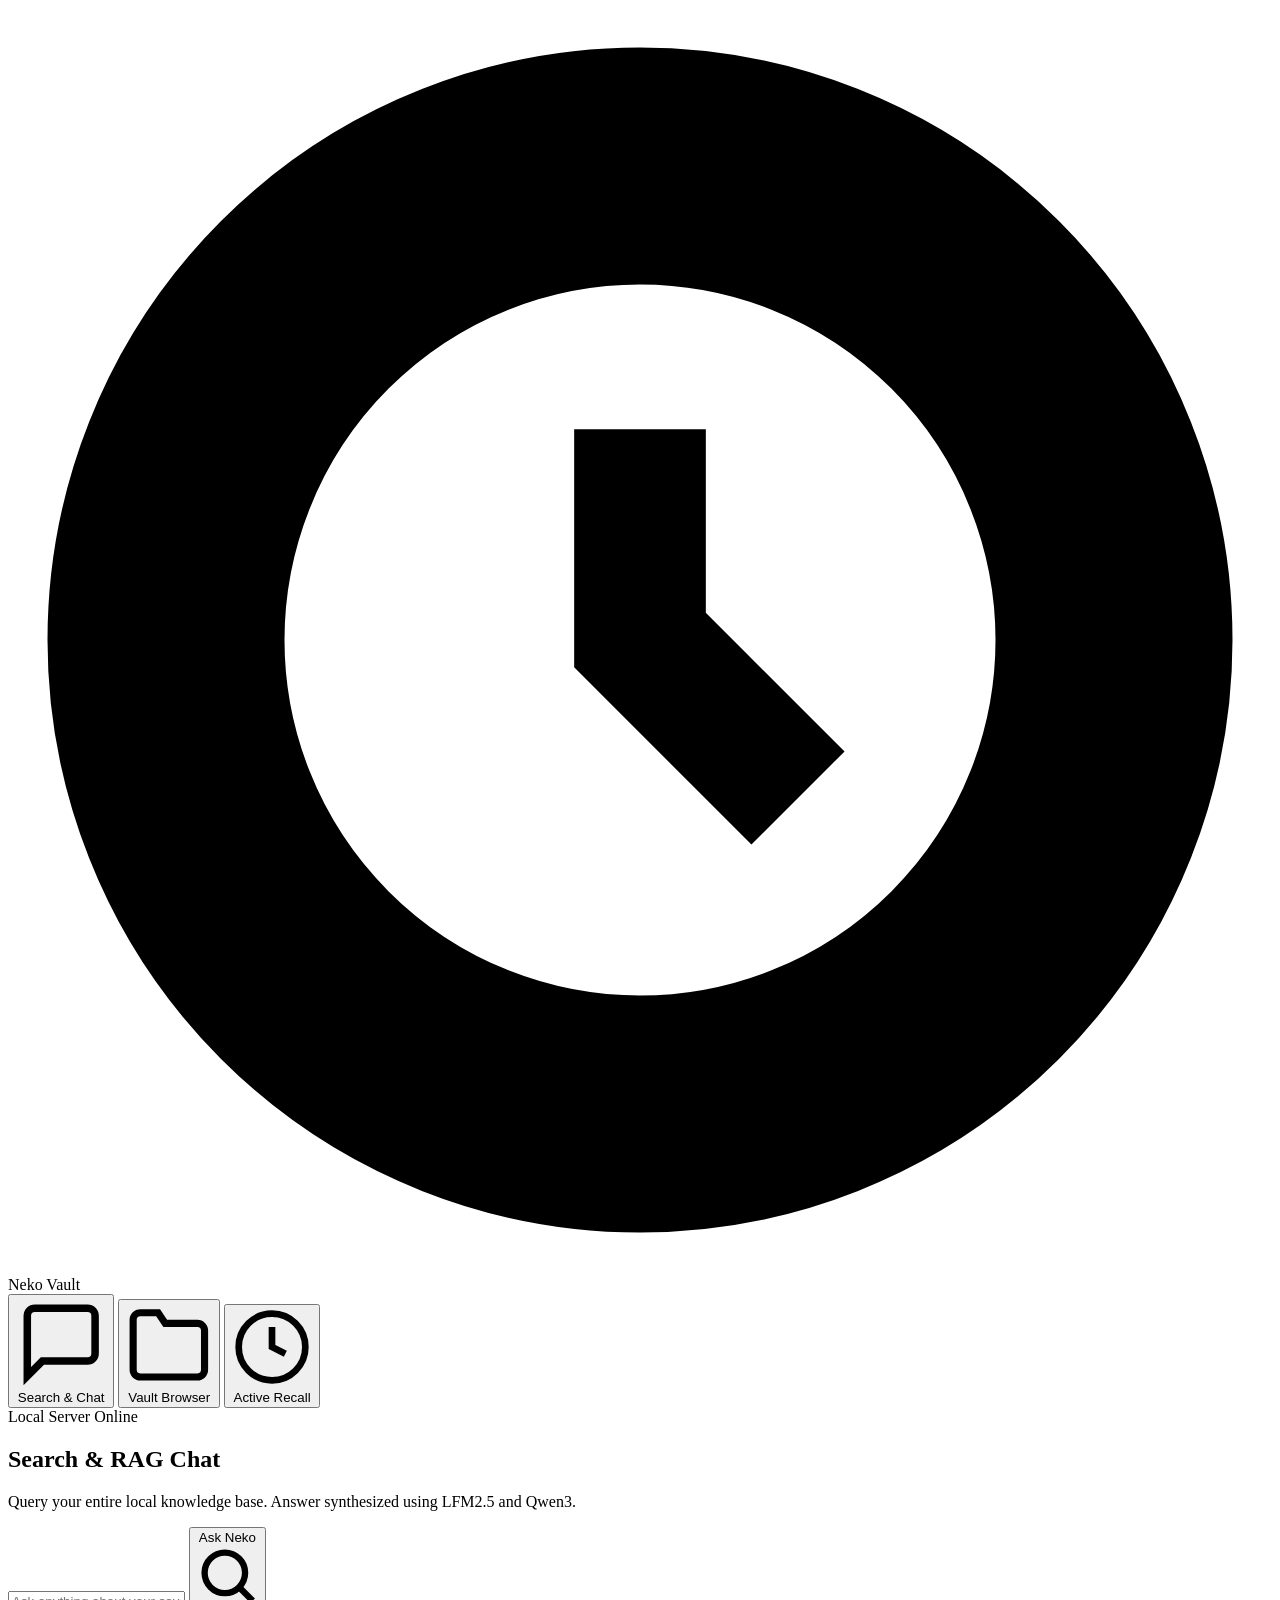
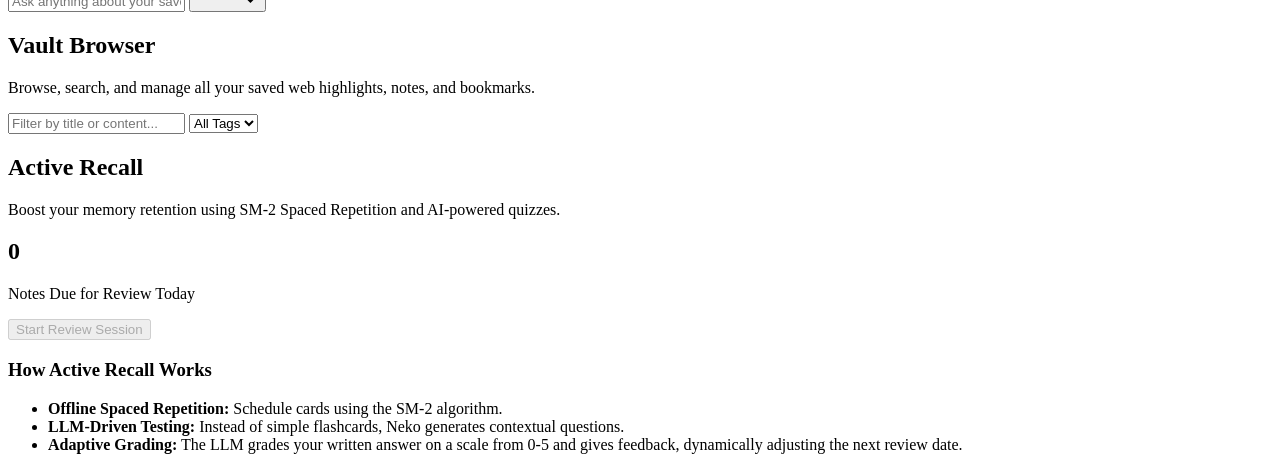
==== backend/static/index.html @ 74f1bd16 "feat: premium dark glassmorphism single-page Dashboard Web UI" ====
<!DOCTYPE html>
<html lang="en">
<head>
  <meta charset="UTF-8">
  <meta name="viewport" content="width=device-width, initial-scale=1.0">
  <title>Neko — Private Knowledge Vault</title>
  <link rel="stylesheet" href="static/style.css">
  <link rel="preconnect" href="https://fonts.googleapis.com">
  <link rel="preconnect" href="https://fonts.gstatic.com" crossorigin>
  <link href="https://fonts.googleapis.com/css2?family=Outfit:wght@300;400;500;600;700&display=swap" rel="stylesheet">
</head>
<body>
  <div class="app-container">
    <!-- Sidebar -->
    <aside class="sidebar">
      <div class="brand">
        <svg class="brand-logo" viewBox="0 0 24 24" fill="none" stroke="currentColor" stroke-width="2.5">
          <path d="M12 2a10 10 0 1 0 10 10A10 10 0 0 0 12 2zm0 18a8 8 0 1 1 8-8 8 8 0 0 1-8 8z"/>
          <path d="M12 8v4l3 3"/>
        </svg>
        <span>Neko Vault</span>
      </div>
      
      <nav class="nav-menu">
        <button class="nav-item active" data-tab="chat">
          <svg viewBox="0 0 24 24" fill="none" stroke="currentColor" stroke-width="2"><path d="M21 15a2 2 0 0 1-2 2H7l-4 4V5a2 2 0 0 1 2-2h14a2 2 0 0 1 2 2z"/></svg>
          <span>Search & Chat</span>
        </button>
        <button class="nav-item" data-tab="vault">
          <svg viewBox="0 0 24 24" fill="none" stroke="currentColor" stroke-width="2"><path d="M22 19a2 2 0 0 1-2 2H4a2 2 0 0 1-2-2V5a2 2 0 0 1 2-2h5l2 3h9a2 2 0 0 1 2 2z"/></svg>
          <span>Vault Browser</span>
        </button>
        <button class="nav-item" data-tab="recall">
          <svg viewBox="0 0 24 24" fill="none" stroke="currentColor" stroke-width="2"><path d="M12 22c5.523 0 10-4.477 10-10S17.523 2 12 2 2 6.477 2 12s4.477 10 10 10z"/><path d="M12 6v6l4 2"/></svg>
          <span>Active Recall</span>
          <span class="badge" id="due-badge" style="display: none;">0</span>
        </button>
      </nav>
      
      <div class="sidebar-footer">
        <div class="system-status">
          <div class="status-indicator online" id="server-status"></div>
          <span>Local Server Online</span>
        </div>
      </div>
    </aside>

    <!-- Main Content Area -->
    <main class="main-content">
      <!-- Chat Tab -->
      <section class="tab-content active" id="tab-chat">
        <div class="section-header">
          <h1>Search & RAG Chat</h1>
          <p>Query your entire local knowledge base. Answer synthesized using LFM2.5 and Qwen3.</p>
        </div>
        
        <div class="chat-container">
          <div class="chat-response-card" id="search-result-area" style="display: none;">
            <div class="ai-answer-header">
              <span class="sparkle-icon">✦</span>
              <h3>Neko Synthesis</h3>
            </div>
            <div class="ai-answer-body" id="ai-answer-text"></div>
            
            <div class="sources-section">
              <h4>Sources Reranked by ColBERT</h4>
              <div class="sources-grid" id="sources-container"></div>
            </div>
          </div>

          <div class="chat-input-large">
            <input type="text" id="main-search-input" placeholder="Ask anything about your saved notes (e.g. 'What are the main components of a ColBERT model?')...">
            <button id="main-search-btn">
              <span>Ask Neko</span>
              <svg viewBox="0 0 24 24" fill="none" stroke="currentColor" stroke-width="2.5"><line x1="22" y1="22" x2="16.65" y2="16.65"/><circle cx="11" cy="11" r="8"/></svg>
            </button>
          </div>
        </div>
      </section>

      <!-- Vault Browser Tab -->
      <section class="tab-content" id="tab-vault">
        <div class="section-header">
          <h1>Vault Browser</h1>
          <p>Browse, search, and manage all your saved web highlights, notes, and bookmarks.</p>
        </div>

        <div class="vault-controls">
          <input type="text" id="vault-filter-input" placeholder="Filter by title or content...">
          <select id="vault-tag-filter">
            <option value="">All Tags</option>
          </select>
        </div>

        <div class="vault-grid" id="vault-items-container">
          <!-- Dynamically populated -->
        </div>
      </section>

      <!-- Active Recall Tab -->
      <section class="tab-content" id="tab-recall">
        <div class="section-header">
          <h1>Active Recall</h1>
          <p>Boost your memory retention using SM-2 Spaced Repetition and AI-powered quizzes.</p>
        </div>

        <div class="recall-dashboard" id="recall-welcome-view">
          <div class="recall-stat-card">
            <h2 id="due-count-text">0</h2>
            <p>Notes Due for Review Today</p>
            <button class="btn btn-primary" id="start-session-btn" disabled>Start Review Session</button>
          </div>
          
          <div class="recall-info-card">
            <h3>How Active Recall Works</h3>
            <ul>
              <li><strong>Offline Spaced Repetition:</strong> Schedule cards using the SM-2 algorithm.</li>
              <li><strong>LLM-Driven Testing:</strong> Instead of simple flashcards, Neko generates contextual questions.</li>
              <li><strong>Adaptive Grading:</strong> The LLM grades your written answer on a scale from 0-5 and gives feedback, dynamically adjusting the next review date.</li>
            </ul>
          </div>
        </div>

        <!-- Interactive Quiz Area -->
        <div class="quiz-container" id="quiz-session-view" style="display: none;">
          <div class="quiz-card">
            <div class="quiz-card-header">
              <span class="quiz-tag" id="quiz-note-tag">Highlight</span>
              <h2 class="quiz-note-title" id="quiz-note-title">Note Title</h2>
            </div>
            
            <div class="quiz-question-box">
              <p class="question-label">Question</p>
              <h3 id="quiz-question-text">Generating question...</h3>
              <p class="hint-text" id="quiz-hint-text">Hint: ...</p>
            </div>

            <div class="quiz-answer-box" id="quiz-input-box">
              <label for="quiz-user-answer">Your Answer</label>
              <textarea id="quiz-user-answer" rows="4" placeholder="Type your answer here..."></textarea>
              <button class="btn btn-primary" id="submit-answer-btn">Submit Answer</button>
            </div>

            <!-- Quiz Grading Results -->
            <div class="quiz-feedback-box" id="quiz-result-box" style="display: none;">
              <div class="grade-header">
                <div class="grade-badge" id="grade-badge-el">Score: 5/5</div>
                <h4 id="grade-message-el">Perfect!</h4>
              </div>
              <p class="feedback-text" id="grade-feedback-text">Feedback details...</p>
              <div class="correct-answer-box">
                <strong>Reference Key Points:</strong>
                <p id="grade-correct-answer">Reference answer...</p>
              </div>
              <button class="btn btn-primary" id="next-quiz-btn">Next Card</button>
            </div>
          </div>
        </div>
      </section>
    </main>
  </div>

  <!-- Note Details Modal -->
  <div class="modal" id="note-modal" style="display: none;">
    <div class="modal-content">
      <div class="modal-header">
        <h2 id="modal-title">Note Title</h2>
        <button class="close-modal" id="close-modal-btn">&times;</button>
      </div>
      <div class="modal-body">
        <p class="modal-url"><a id="modal-url" href="#" target="_blank"></a></p>
        <div class="modal-tags" id="modal-tags"></div>
        <div class="modal-text" id="modal-content-body"></div>
      </div>
    </div>
  </div>

  <script src="static/app.js"></script>
</body>
</html>
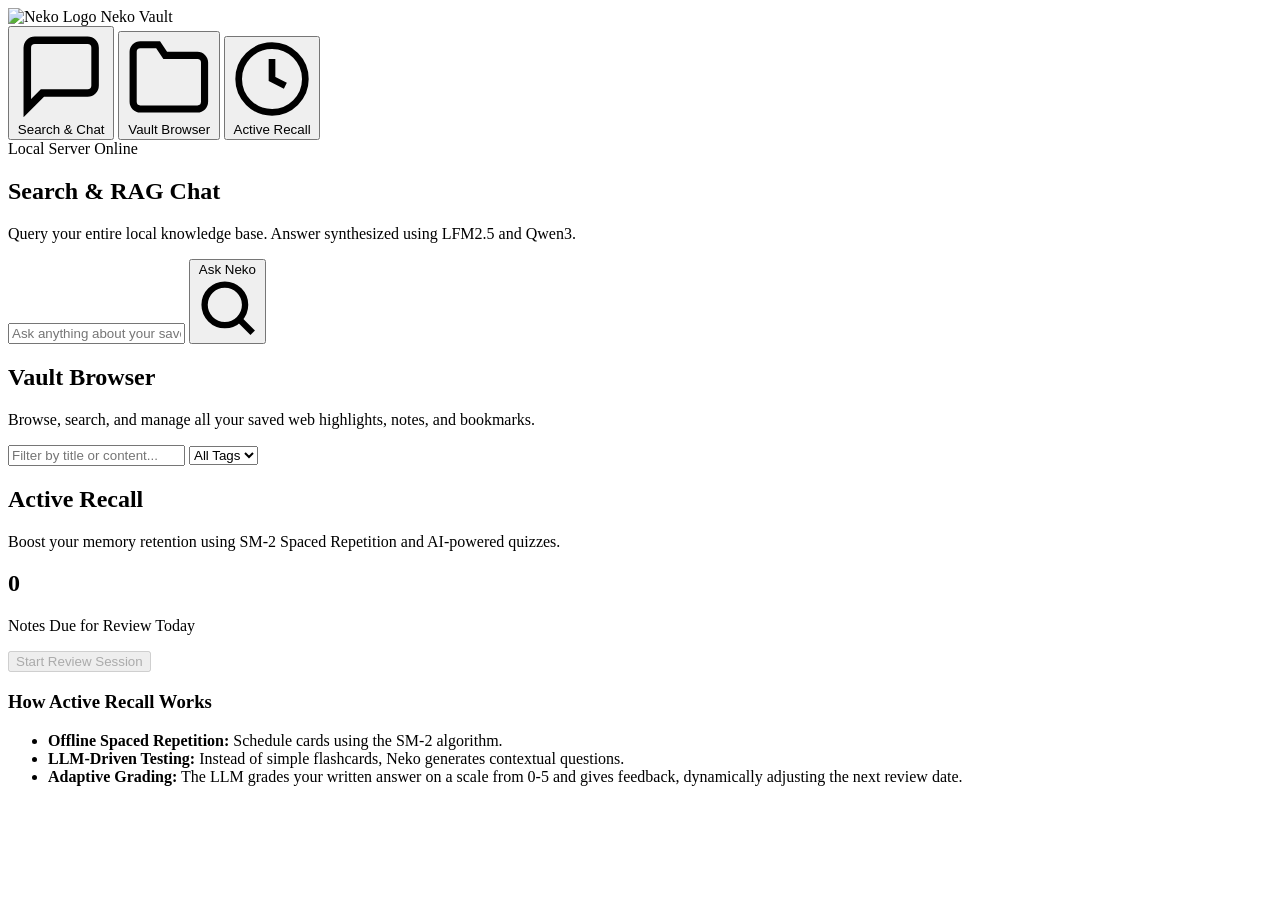
==== commit 41c6d918: "style: redesign web dashboard and extension with monochrome palette and new logo" ====
--- a/backend/static/index.html
+++ b/backend/static/index.html
@@ -7,17 +7,14 @@
   <link rel="stylesheet" href="static/style.css">
   <link rel="preconnect" href="https://fonts.googleapis.com">
   <link rel="preconnect" href="https://fonts.gstatic.com" crossorigin>
-  <link href="https://fonts.googleapis.com/css2?family=Outfit:wght@300;400;500;600;700&display=swap" rel="stylesheet">
+  <link href="https://fonts.googleapis.com/css2?family=Inter:wght@300;400;500;600;700;800&display=swap" rel="stylesheet">
 </head>
 <body>
   <div class="app-container">
     <!-- Sidebar -->
     <aside class="sidebar">
       <div class="brand">
-        <svg class="brand-logo" viewBox="0 0 24 24" fill="none" stroke="currentColor" stroke-width="2.5">
-          <path d="M12 2a10 10 0 1 0 10 10A10 10 0 0 0 12 2zm0 18a8 8 0 1 1 8-8 8 8 0 0 1-8 8z"/>
-          <path d="M12 8v4l3 3"/>
-        </svg>
+        <img class="brand-logo" src="static/icon.jpg" alt="Neko Logo">
         <span>Neko Vault</span>
       </div>
       
